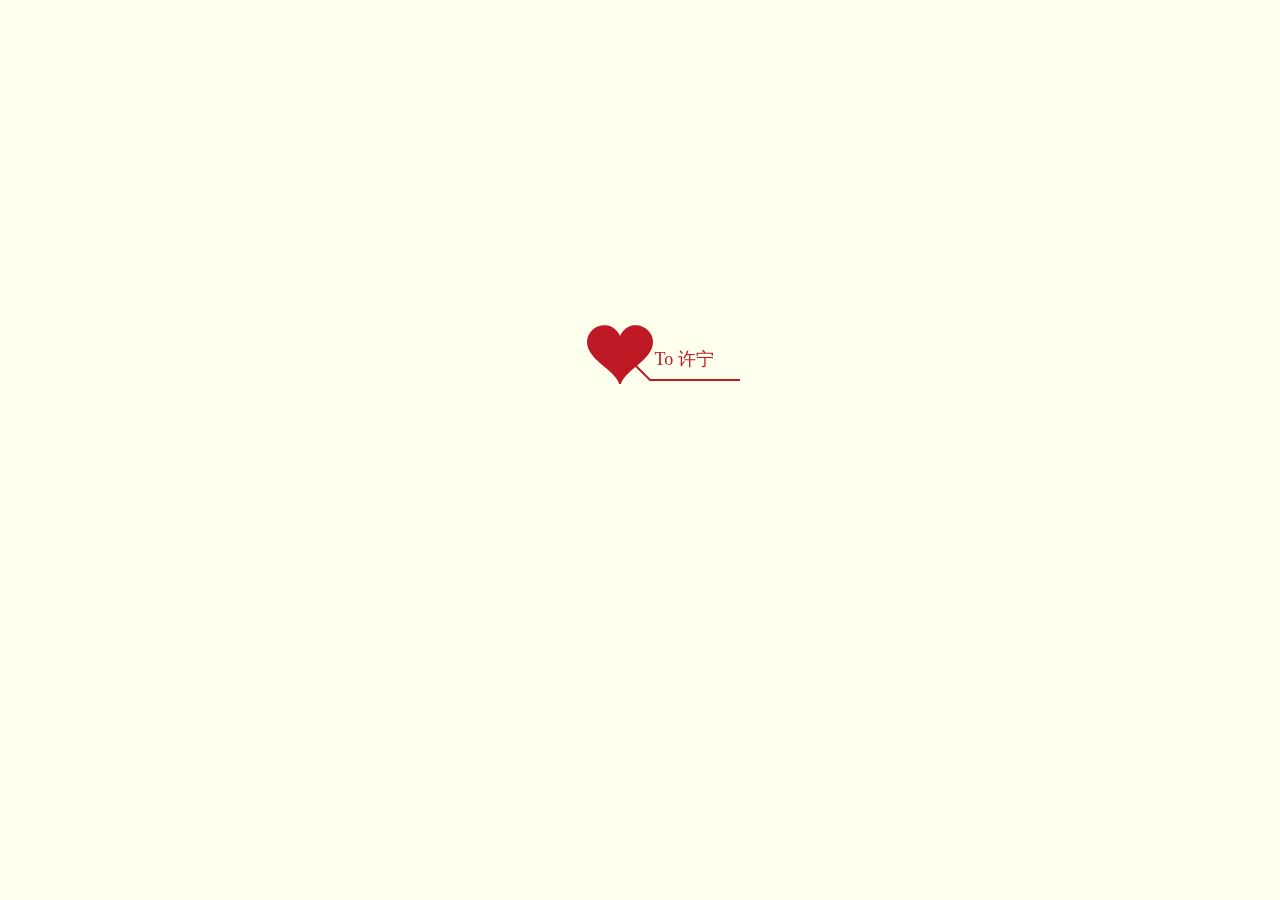
==== 123/index.html @ 9fa7d208 "fix: delete blog page" ====
﻿<!DOCTYPE html PUBLIC "-//W3C//DTD XHTML 1.0 Strict//EN" "http://www.w3.org/TR/xhtml1/DTD/xhtml1-strict.dtd">
<html xml:lang="en" xmlns="http://www.w3.org/1999/xhtml"><head><meta http-equiv="Content-Type" content="text/html; charset=UTF-8">
		<title>送你的一封信</title>	    
        <link type="text/css" rel="stylesheet" href="./file/default.css">
		<script type="text/javascript" src="./file/jquery.min.js"></script>
		<script type="text/javascript" src="./file/jscex.min.js"></script>
		<script type="text/javascript" src="./file/jscex-parser.js"></script>
		<script type="text/javascript" src="./file/jscex-jit.js"></script>
		<script type="text/javascript" src="./file/jscex-builderbase.min.js"></script>
		<script type="text/javascript" src="./file/jscex-async.min.js"></script>
		<script type="text/javascript" src="./file/jscex-async-powerpack.min.js"></script>
		<script type="text/javascript" src="./file/functions.js" charset="utf-8"></script>
		<script type="text/javascript" src="./file/love.js" charset="utf-8"></script>
	    <style type="text/css">
        </style>
</head>
    <body>
        <div id="main">
            <div id="error">本页面采用HTML5编辑，目前您的浏览器无法显示，请换成谷歌(<a href="http://www.google.cn/chrome/intl/zh-CN/landing_chrome.html?hl=zh-CN&brand=CHMI">Chrome</a>)或者火狐(<a href="http://firefox.com.cn/download/">Firefox</a>)浏览器，或者其他游览器的最新版本。</div>
            <audio autoplay="autoplay" height="100" width="100">
                <source src="renxi.mp3" type="audio/mp3" />
                <embed height="100" width="100" src="renxi.mp3" />
            </audio>
            <div id="wrap">
                <div id="text">
                    <div id="code"> <font color="#FF0000"> 
                      <span class="say">我喜欢你</span><br>
                      <span class="say">  5 月 28 号相识，</span><br>
                      <span class="say">  到现在已经 79 天的时间了</span><br>
                      <span class="say">  起初只是抱着试试看的想法，</span><br>
                      <span class="say">  后面和你聊天</span><br>
                      <span class="say">  越聊话题越多</span><br>
                      <span class="say">  慢慢的喜欢上了你</span><br>
                      <span class="say">  喜欢和你聊天</span><br>
                      <span class="say">  喜欢和你分享每一件事</span><br>
                      <span class="say">  现在距离是我们之间最大的问题</span><br>
                      <span class="say">  但是，我坚信，</span><br>
                      <span class="say">  过了这段时间，一切都会变好的。 </span><br>
                      <span class="say">  期待着我们可以在一起</span><br>
                      <span class="say">  我喜欢你，七夕快乐! </span><br>
                      <span class="say"><span class="space"></span>   -- 杨盼</span> </font>
                          <br />
                          <br />
                      </p>
                    </div>
                  </div>
                <div id="clock-box">
                    <span class="STYLE1"></span><font color="#33CC00">这是我们认识的</font>
                <div id="clock"></div>
              </div>
                <canvas id="canvas" width="1100" height="680"></canvas>
            </div>
            
        </div>
    
    <script>
    </script>

    <script>
    (function(){
        var canvas = $('#canvas');
		
        if (!canvas[0].getContext) {
            $("#error").show();
            return false;        }

        var width = canvas.width();
        var height = canvas.height();        
        canvas.attr("width", width);
        canvas.attr("height", height);
        var opts = {
            seed: {
                x: width / 2 - 20,
                color: "rgb(190, 26, 37)",
                scale: 2
            },
            branch: [
                [535, 680, 570, 250, 500, 200, 30, 100, [
                    [540, 500, 455, 417, 340, 400, 13, 100, [
                        [450, 435, 434, 430, 394, 395, 2, 40]
                    ]],
                    [550, 445, 600, 356, 680, 345, 12, 100, [
                        [578, 400, 648, 409, 661, 426, 3, 80]
                    ]],
                    [539, 281, 537, 248, 534, 217, 3, 40],
                    [546, 397, 413, 247, 328, 244, 9, 80, [
                        [427, 286, 383, 253, 371, 205, 2, 40],
                        [498, 345, 435, 315, 395, 330, 4, 60]
                    ]],
                    [546, 357, 608, 252, 678, 221, 6, 100, [
                        [590, 293, 646, 277, 648, 271, 2, 80]
                    ]]
                ]] 
            ],
            bloom: {
                num: 700,
                width: 1080,
                height: 650,
            },
            footer: {
                width: 1200,
                height: 5,
                speed: 10,
            }
        }

        var tree = new Tree(canvas[0], width, height, opts);
        var seed = tree.seed;
        var foot = tree.footer;
        var hold = 1;

        canvas.click(function(e) {
            var offset = canvas.offset(), x, y;
            x = e.pageX - offset.left;
            y = e.pageY - offset.top;
            if (seed.hover(x, y)) {
                hold = 0; 
                canvas.unbind("click");
                canvas.unbind("mousemove");
                canvas.removeClass('hand');
            }
        }).mousemove(function(e){
            var offset = canvas.offset(), x, y;
            x = e.pageX - offset.left;
            y = e.pageY - offset.top;
            canvas.toggleClass('hand', seed.hover(x, y));
        });

        var seedAnimate = eval(Jscex.compile("async", function () {
            seed.draw();
            while (hold) {
                $await(Jscex.Async.sleep(10));
            }
            while (seed.canScale()) {
                seed.scale(0.95);
                $await(Jscex.Async.sleep(10));
            }
            while (seed.canMove()) {
                seed.move(0, 2);
                foot.draw();
                $await(Jscex.Async.sleep(10));
            }
        }));

        var growAnimate = eval(Jscex.compile("async", function () {
            do {
    	        tree.grow();
                $await(Jscex.Async.sleep(10));
            } while (tree.canGrow());
        }));

        var flowAnimate = eval(Jscex.compile("async", function () {
            do {
    	        tree.flower(2);
                $await(Jscex.Async.sleep(10));
            } while (tree.canFlower());
        }));

        var moveAnimate = eval(Jscex.compile("async", function () {
            tree.snapshot("p1", 240, 0, 610, 680);
            while (tree.move("p1", 500, 0)) {
                foot.draw();
                $await(Jscex.Async.sleep(10));
            }
            foot.draw();
            tree.snapshot("p2", 500, 0, 610, 680);

            // 会有闪烁不得意这样做, (＞﹏＜)
            canvas.parent().css("background", "url(" + tree.toDataURL('image/png') + ")");
            canvas.css("background", "#ffe");
            $await(Jscex.Async.sleep(300));
            canvas.css("background", "none");
        }));

        var jumpAnimate = eval(Jscex.compile("async", function () {
            var ctx = tree.ctx;
            while (true) {
                tree.ctx.clearRect(0, 0, width, height);
                tree.jump();
                foot.draw();
                $await(Jscex.Async.sleep(25));
            }
        }));

        var textAnimate = eval(Jscex.compile("async", function () {
		    var together = new Date();
		    together.setFullYear(2021, 04, 27); 			//时间年月日
		    together.setHours(9);						    //小时
		    together.setMinutes(20);					   //分钟
		    together.setSeconds(0);					       //秒前一位
		    together.setMilliseconds(2);				   //秒第二位

		    $("#code").show().typewriter();
            $("#clock-box").fadeIn(500);
            while (true) {
                timeElapse(together);
                $await(Jscex.Async.sleep(1000));
            }
        }));

        var runAsync = eval(Jscex.compile("async", function () {
            $await(seedAnimate());
            $await(growAnimate());
            $await(flowAnimate());
            $await(moveAnimate());

            textAnimate().start();
            $await(jumpAnimate());
        }));

        runAsync().start();
    })();
    </script></body></html>
---- 123/file/default.css ----
body{margin:0;padding:0;background:#ffe;font-size:14px;font-family:'微软雅黑','宋体',sans-serif;color:#231F20;overflow:auto}
a {color:#000;font-size:14px;}
#main{width:100%;}
#wrap{position:relative;margin:0 auto;width:1100px;height:680px;margin-top:10px;}
#text{width:272px;
height:560px;
left:188px;
top:80px;position:absolute;
}
#code{display:none;font-size:16px;}
#clock-box {position:absolute;left:60px;top:550px;font-size:28px;display:none;}
#clock-box a {font-size:28px;text-decoration:none;}
#clock{margin-left:48px;}
#clock .digit {font-size:64px;}
#canvas{margin:0 auto;width:1100px;height:680px;}
#error{margin:0 auto;text-align:center;margin-top:60px;display:none;}
.hand{cursor:pointer;}
.say{margin-left:5px;}
.space{margin-right:150px;}
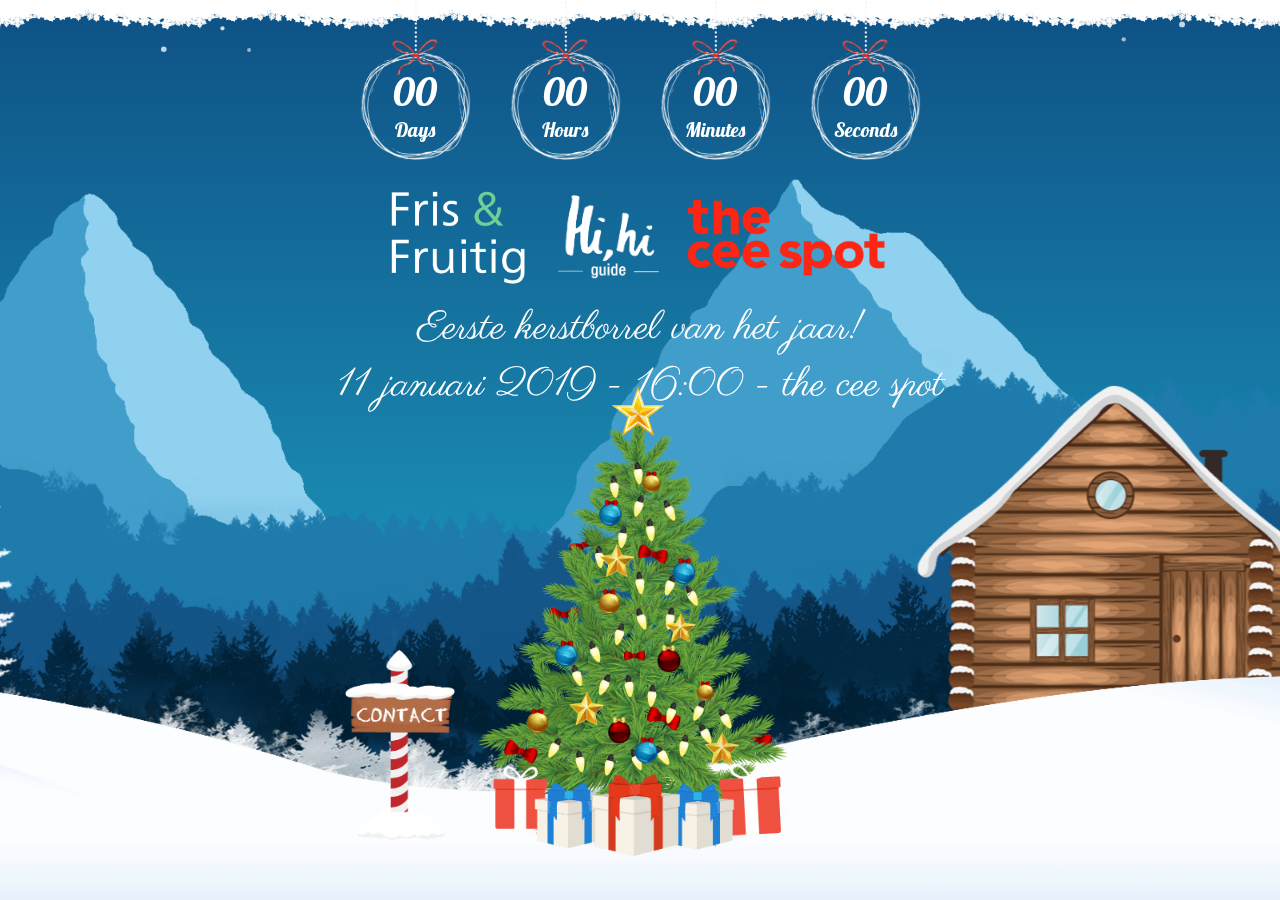
==== commit 9d3f63f3: "fix: change text" ====
--- a/123/index.html
+++ b/123/index.html
@@ -1,213 +1,81 @@
-﻿<!DOCTYPE html PUBLIC "-//W3C//DTD XHTML 1.0 Strict//EN" "http://www.w3.org/TR/xhtml1/DTD/xhtml1-strict.dtd">
-<html xml:lang="en" xmlns="http://www.w3.org/1999/xhtml"><head><meta http-equiv="Content-Type" content="text/html; charset=UTF-8">
-		<title>送你的一封信</title>	    
-        <link type="text/css" rel="stylesheet" href="./file/default.css">
-		<script type="text/javascript" src="./file/jquery.min.js"></script>
-		<script type="text/javascript" src="./file/jscex.min.js"></script>
-		<script type="text/javascript" src="./file/jscex-parser.js"></script>
-		<script type="text/javascript" src="./file/jscex-jit.js"></script>
-		<script type="text/javascript" src="./file/jscex-builderbase.min.js"></script>
-		<script type="text/javascript" src="./file/jscex-async.min.js"></script>
-		<script type="text/javascript" src="./file/jscex-async-powerpack.min.js"></script>
-		<script type="text/javascript" src="./file/functions.js" charset="utf-8"></script>
-		<script type="text/javascript" src="./file/love.js" charset="utf-8"></script>
-	    <style type="text/css">
-        </style>
-</head>
-    <body>
-        <div id="main">
-            <div id="error">本页面采用HTML5编辑，目前您的浏览器无法显示，请换成谷歌(<a href="http://www.google.cn/chrome/intl/zh-CN/landing_chrome.html?hl=zh-CN&brand=CHMI">Chrome</a>)或者火狐(<a href="http://firefox.com.cn/download/">Firefox</a>)浏览器，或者其他游览器的最新版本。</div>
-            <audio autoplay="autoplay" height="100" width="100">
-                <source src="renxi.mp3" type="audio/mp3" />
-                <embed height="100" width="100" src="renxi.mp3" />
-            </audio>
-            <div id="wrap">
-                <div id="text">
-                    <div id="code"> <font color="#FF0000"> 
-                      <span class="say">我喜欢你</span><br>
-                      <span class="say">  5 月 28 号相识，</span><br>
-                      <span class="say">  到现在已经 79 天的时间了</span><br>
-                      <span class="say">  起初只是抱着试试看的想法，</span><br>
-                      <span class="say">  后面和你聊天</span><br>
-                      <span class="say">  越聊话题越多</span><br>
-                      <span class="say">  慢慢的喜欢上了你</span><br>
-                      <span class="say">  喜欢和你聊天</span><br>
-                      <span class="say">  喜欢和你分享每一件事</span><br>
-                      <span class="say">  现在距离是我们之间最大的问题</span><br>
-                      <span class="say">  但是，我坚信，</span><br>
-                      <span class="say">  过了这段时间，一切都会变好的。 </span><br>
-                      <span class="say">  期待着我们可以在一起</span><br>
-                      <span class="say">  我喜欢你，七夕快乐! </span><br>
-                      <span class="say"><span class="space"></span>   -- 杨盼</span> </font>
-                          <br />
-                          <br />
-                      </p>
-                    </div>
-                  </div>
-                <div id="clock-box">
-                    <span class="STYLE1"></span><font color="#33CC00">这是我们认识的</font>
-                <div id="clock"></div>
-              </div>
-                <canvas id="canvas" width="1100" height="680"></canvas>
-            </div>
-            
-        </div>
-    
+<!DOCTYPE html>
+<html>
+  <head>
+    <meta charset="utf-8" />
+    <title>圣诞快乐！</title>
+
+    <!-- Behavioral Meta Data -->
+    <link rel="icon" href="favicon.ico" type="image/ico" sizes="32x32" />
+    <meta
+      name="viewport"
+      content="width=device-width, initial-scale=1, maximum-scale=1, user-scalable=no"
+    />
+    <meta name="description" content="De eerste kerstborrel van het jaar" />
+    <meta name="keywords" content="Christmas, Countdown, Tree, Snow" />
+    <meta name="author" content="AwesomeC" />
+
+    <!-- Styles -->
+    <link rel="stylesheet" type="text/css" href="bootstrap/css/bootstrap.css" />
+    <link rel="stylesheet" type="text/css" href="css/style.css" />
+    <link rel="stylesheet" type="text/css" href="css/media-query.css" />
+
+    <!-- Fonts -->
+    <link
+      href="https://fonts.googleapis.com/css?family=Lobster%7CParisienne%7CRaleway:200,300"
+      rel="stylesheet"
+    />
+  </head>
+  <body>
+    <div id="loader"></div>
+    <!-- Parallax Container -->
+    <div id="container" class="parallax-container snow">
+      <ul id="christmas_scene" class="christmas-scene">
+        <li class="layer" data-depth="0.80"><div class="layer-5 layer-photo photo-zoom"></div></li>
+        <li class="layer" data-depth="0.60"><div class="layer-4 layer-photo photo-zoom"></div></li>
+        <li class="layer" data-depth="0.40"><div class="layer-3 layer-photo photo-zoom"></div></li>
+        <li class="layer" data-depth="0.20"><div class="layer-2 layer-photo photo-zoom"></div></li>
+        <li class="layer" data-depth="0.00"><div class="layer-1 layer-photo"></div></li>
+      </ul>
+      <!-- Countdown Container -->
+      <div id="countdown_container"></div>
+
+      <!-- Fris & Fruitig logo -->
+      <div id="logos">
+        <a href="https://www.frisenfruitig.nl"> <img src="images/frisenfruitig.png" /> </a>
+        <a href="https://www.hihiguide.com"> <img src="images/hihiguide.png" /> </a>
+        <a href="https://www.theceespot.nl"> <img src="images/theceespot.png" /> </a>
+      </div>
+
+      <!-- Merry Christmas Text -> You can replace with anything you like! -->
+      <div class="merry-christmas-text">
+        Eerste kerstborrel van het jaar! <br />
+        11 januari 2019 - 16:00 - the cee spot
+      </div>
+
+      <!-- Contact Pole Image -> From here the E-mail modal is triggered -->
+      <a id="mail_pole" href="https://frisenfruitig.nl/contact">
+        <img src="images/pole.png" class="img-responsive" alt="mail-pole" />
+      </a>
+      <!-- Christmas Tree -->
+      <img src="images/christmas-tree.png" alt="christmas-tree" id="christmas_tree" />
+    </div>
+
+    <!-- Scripts -->
+    <script src="js/jquery-3.1.1.min.js"></script>
+    <script src="bootstrap/js/bootstrap.min.js"></script>
+    <script src="js/jquery.countdown.js"></script>
+    <script src="js/jquery.parallax.js"></script>
+    <script src="js/moment.min.js"></script>
+    <script src="js/moment-timezone-with-data.min.js"></script>
+    <script src="js/snow.js"></script>
+    <script src="js/main.js"></script>
     <script>
+      // Parallax Init
+      $("#christmas_scene").parallax({
+        scalarX: 5,
+        scalarY: 15,
+        invertY: false
+      });
     </script>
-
-    <script>
-    (function(){
-        var canvas = $('#canvas');
-		
-        if (!canvas[0].getContext) {
-            $("#error").show();
-            return false;        }
-
-        var width = canvas.width();
-        var height = canvas.height();        
-        canvas.attr("width", width);
-        canvas.attr("height", height);
-        var opts = {
-            seed: {
-                x: width / 2 - 20,
-                color: "rgb(190, 26, 37)",
-                scale: 2
-            },
-            branch: [
-                [535, 680, 570, 250, 500, 200, 30, 100, [
-                    [540, 500, 455, 417, 340, 400, 13, 100, [
-                        [450, 435, 434, 430, 394, 395, 2, 40]
-                    ]],
-                    [550, 445, 600, 356, 680, 345, 12, 100, [
-                        [578, 400, 648, 409, 661, 426, 3, 80]
-                    ]],
-                    [539, 281, 537, 248, 534, 217, 3, 40],
-                    [546, 397, 413, 247, 328, 244, 9, 80, [
-                        [427, 286, 383, 253, 371, 205, 2, 40],
-                        [498, 345, 435, 315, 395, 330, 4, 60]
-                    ]],
-                    [546, 357, 608, 252, 678, 221, 6, 100, [
-                        [590, 293, 646, 277, 648, 271, 2, 80]
-                    ]]
-                ]] 
-            ],
-            bloom: {
-                num: 700,
-                width: 1080,
-                height: 650,
-            },
-            footer: {
-                width: 1200,
-                height: 5,
-                speed: 10,
-            }
-        }
-
-        var tree = new Tree(canvas[0], width, height, opts);
-        var seed = tree.seed;
-        var foot = tree.footer;
-        var hold = 1;
-
-        canvas.click(function(e) {
-            var offset = canvas.offset(), x, y;
-            x = e.pageX - offset.left;
-            y = e.pageY - offset.top;
-            if (seed.hover(x, y)) {
-                hold = 0; 
-                canvas.unbind("click");
-                canvas.unbind("mousemove");
-                canvas.removeClass('hand');
-            }
-        }).mousemove(function(e){
-            var offset = canvas.offset(), x, y;
-            x = e.pageX - offset.left;
-            y = e.pageY - offset.top;
-            canvas.toggleClass('hand', seed.hover(x, y));
-        });
-
-        var seedAnimate = eval(Jscex.compile("async", function () {
-            seed.draw();
-            while (hold) {
-                $await(Jscex.Async.sleep(10));
-            }
-            while (seed.canScale()) {
-                seed.scale(0.95);
-                $await(Jscex.Async.sleep(10));
-            }
-            while (seed.canMove()) {
-                seed.move(0, 2);
-                foot.draw();
-                $await(Jscex.Async.sleep(10));
-            }
-        }));
-
-        var growAnimate = eval(Jscex.compile("async", function () {
-            do {
-    	        tree.grow();
-                $await(Jscex.Async.sleep(10));
-            } while (tree.canGrow());
-        }));
-
-        var flowAnimate = eval(Jscex.compile("async", function () {
-            do {
-    	        tree.flower(2);
-                $await(Jscex.Async.sleep(10));
-            } while (tree.canFlower());
-        }));
-
-        var moveAnimate = eval(Jscex.compile("async", function () {
-            tree.snapshot("p1", 240, 0, 610, 680);
-            while (tree.move("p1", 500, 0)) {
-                foot.draw();
-                $await(Jscex.Async.sleep(10));
-            }
-            foot.draw();
-            tree.snapshot("p2", 500, 0, 610, 680);
-
-            // 会有闪烁不得意这样做, (＞﹏＜)
-            canvas.parent().css("background", "url(" + tree.toDataURL('image/png') + ")");
-            canvas.css("background", "#ffe");
-            $await(Jscex.Async.sleep(300));
-            canvas.css("background", "none");
-        }));
-
-        var jumpAnimate = eval(Jscex.compile("async", function () {
-            var ctx = tree.ctx;
-            while (true) {
-                tree.ctx.clearRect(0, 0, width, height);
-                tree.jump();
-                foot.draw();
-                $await(Jscex.Async.sleep(25));
-            }
-        }));
-
-        var textAnimate = eval(Jscex.compile("async", function () {
-		    var together = new Date();
-		    together.setFullYear(2021, 04, 27); 			//时间年月日
-		    together.setHours(9);						    //小时
-		    together.setMinutes(20);					   //分钟
-		    together.setSeconds(0);					       //秒前一位
-		    together.setMilliseconds(2);				   //秒第二位
-
-		    $("#code").show().typewriter();
-            $("#clock-box").fadeIn(500);
-            while (true) {
-                timeElapse(together);
-                $await(Jscex.Async.sleep(1000));
-            }
-        }));
-
-        var runAsync = eval(Jscex.compile("async", function () {
-            $await(seedAnimate());
-            $await(growAnimate());
-            $await(flowAnimate());
-            $await(moveAnimate());
-
-            textAnimate().start();
-            $await(jumpAnimate());
-        }));
-
-        runAsync().start();
-    })();
-    </script></body></html>
+  </body>
+</html>
--- a/123/css/style.css
+++ b/123/css/style.css
@@ -0,0 +1,373 @@
+/*------------------------------------------------------------------
+Project:    Christmas Landing Page
+
+[Table of contents]
+
+1. GENERAL CLASSES
+2. LOADER
+3. PARALLAX CONTAINER
+4. PARALLAX PHOTOS
+5. CHRISTMAS TREE
+6. E-MAIL POLE
+7. COUNTDOWN CONTAINER
+8. MERRY CHRISTMAS TEXT
+9. HAPPY NEW YEAR PHOTO
+10. E-MAIL FORM
+11. SOCIAL ICONS
+-------------------------------------------------------------------*/
+
+/* 1. GENERAL CLASSES */
+body {
+  padding: 0;
+  margin: 0;
+  font-family: "Lobster", cursive;
+  font-size: 30px;
+  color: #fff;
+}
+.padding-none {
+  padding-left: 0;
+  padding-right: 0;
+}
+.padding-half {
+  padding-left: 7px;
+  padding-right: 7px;
+}
+.text-small {
+  font-size: 20px;
+}
+.text-large {
+  font-size: 60px;
+}
+.left {
+  float: left;
+}
+.right {
+  float: right;
+}
+div[class*="col-"] {
+  position: relative;
+}
+form input {
+  border-left: 0;
+  border-right: 0;
+  border-top: 0;
+  border-bottom: 2px solid #ef5241;
+  border-bottom-left-radius: 5px;
+  -moz-border-radius-bottomleft: 5px;
+  -webkit-border-bottom-left-radius: 5px;
+  border-bottom-right-radius: 5px;
+  -moz-border-radius-bottomright: 5px;
+  -webkit-border-bottom-right-radius: 5px;
+  min-width: 150px;
+}
+form textarea {
+  border-left: 0;
+  border-right: 0;
+  border-top: 0;
+  border-bottom: 2px solid #ef5241;
+  border-bottom-left-radius: 5px;
+  -moz-border-radius-bottomleft: 5px;
+  -webkit-border-bottom-left-radius: 5px;
+  border-bottom-right-radius: 5px;
+  -moz-border-radius-bottomright: 5px;
+  -webkit-border-bottom-right-radius: 5px;
+  min-width: 350px;
+}
+form input::-webkit-input-placeholder,
+form textarea::-webkit-input-placeholder {
+  color: #ef5241;
+}
+form input:-moz-placeholder,
+form textarea:-moz-placeholder {
+  color: #ef5241;
+}
+form input::-moz-placeholder,
+form textarea::-moz-placeholder {
+  color: #ef5241;
+}
+form input:-ms-input-placeholder,
+form textarea:-ms-input-placeholder {
+  color: #ef5241;
+}
+/* END GENERAL CLASSES */
+
+/* 2. LOADER */
+#loader {
+  background: -webkit-linear-gradient(
+    top,
+    rgb(14, 81, 133) 0%,
+    rgb(26, 139, 178) 60%,
+    rgb(33, 159, 193) 100%
+  );
+  background: -o-linear-gradient(
+    top,
+    rgb(14, 81, 133) 0%,
+    rgb(26, 139, 178) 60%,
+    rgb(33, 159, 193) 100%
+  );
+  background: -ms-linear-gradient(
+    top,
+    rgb(14, 81, 133) 0%,
+    rgb(26, 139, 178) 60%,
+    rgb(33, 159, 193) 100%
+  );
+  background: -moz-linear-gradient(
+    top,
+    rgb(14, 81, 133) 0%,
+    rgb(26, 139, 178) 60%,
+    rgb(33, 159, 193) 100%
+  );
+  background: linear-gradient(
+    to bottom,
+    rgb(14, 81, 133) 0%,
+    rgb(26, 139, 178) 60%,
+    rgb(33, 159, 193) 100%
+  );
+  position: fixed;
+  overflow: hidden;
+  left: 0;
+  top: 0;
+  width: 100%;
+  height: 100%;
+  z-index: 99;
+}
+#loader::after {
+  content: "";
+  background: url("../images/intro.png");
+  background-repeat: no-repeat;
+  background-size: contain;
+  width: 70px;
+  height: 70px;
+  position: absolute;
+  margin-left: -35px;
+  top: 40%;
+  left: 50%;
+  transform: translate(-50%, -50%);
+  -webkit-animation: snowflake-rotate 2s linear infinite;
+  -moz-animation: snowflake-rotate 2s linear infinite;
+  -o-animation: snowflake-rotate 2s linear infinite;
+  animation: snowflake-rotate 2s linear infinite;
+}
+@-webkit-keyframes snowflake-rotate {
+  0% {
+    -webkit-transform: rotate(0deg);
+    transform: rotate(0deg);
+  }
+  100% {
+    -webkit-transform: rotate(180deg);
+    transform: rotate(180deg);
+  }
+}
+@-moz-keyframes snowflake-rotate {
+  0% {
+    -webkit-transform: rotate(0deg);
+    transform: rotate(0deg);
+  }
+  100% {
+    -webkit-transform: rotate(180deg);
+    transform: rotate(180deg);
+  }
+}
+@-o-keyframes snowflake-rotate {
+  0% {
+    -webkit-transform: rotate(0deg);
+    transform: rotate(0deg);
+  }
+  100% {
+    -webkit-transform: rotate(180deg);
+    transform: rotate(180deg);
+  }
+}
+@keyframes snowflake-rotate {
+  0% {
+    -webkit-transform: rotate(0deg);
+    transform: rotate(0deg);
+  }
+  100% {
+    -webkit-transform: rotate(180deg);
+    transform: rotate(180deg);
+  }
+}
+/* END LOADER */
+
+/* 3. PARALLAX CONTAINER */
+#container.parallax-container {
+  position: relative;
+  max-width: 2560px;
+  margin: 0 auto;
+  overflow: hidden;
+  background: -webkit-linear-gradient(
+    top,
+    rgb(14, 81, 133) 0%,
+    rgb(26, 139, 178) 60%,
+    rgb(33, 159, 193) 100%
+  );
+  background: -o-linear-gradient(
+    top,
+    rgb(14, 81, 133) 0%,
+    rgb(26, 139, 178) 60%,
+    rgb(33, 159, 193) 100%
+  );
+  background: -ms-linear-gradient(
+    top,
+    rgb(14, 81, 133) 0%,
+    rgb(26, 139, 178) 60%,
+    rgb(33, 159, 193) 100%
+  );
+  background: -moz-linear-gradient(
+    top,
+    rgb(14, 81, 133) 0%,
+    rgb(26, 139, 178) 60%,
+    rgb(33, 159, 193) 100%
+  );
+  background: linear-gradient(
+    to bottom,
+    rgb(14, 81, 133) 0%,
+    rgb(26, 139, 178) 60%,
+    rgb(33, 159, 193) 100%
+  );
+}
+#container .christmas-scene {
+  padding: 0;
+  margin: 0;
+}
+#container .christmas-scene::before {
+  content: "";
+  background: url("../images/top-snow-pattern.png");
+  background-repeat: repeat-x;
+  width: 100%;
+  height: 35px;
+  position: absolute;
+  z-index: 10;
+  left: 0;
+  top: 0;
+}
+/* END PARALLAX CONTAINER */
+
+/* 4. PARALLAX PHOTOS */
+#christmas_scene .layer {
+  width: 100%;
+}
+#christmas_scene .layer-photo {
+  background-position: bottom center;
+  background-size: cover;
+  background-repeat: no-repeat;
+  width: 100%;
+  height: 900px;
+}
+#christmas_scene .layer-photo.photo-zoom {
+  transform: scale(1.05);
+}
+#christmas_scene .layer-1 {
+  background-image: url("../images/parallax/layer1.png");
+  background-position: 40% bottom;
+}
+#christmas_scene .layer-2 {
+  background-image: url("../images/parallax/layer2.png");
+  background-position: center bottom;
+}
+#christmas_scene .layer-3 {
+  background-image: url("../images/parallax/layer3.png");
+  background-position: center bottom;
+}
+#christmas_scene .layer-4 {
+  background-image: url("../images/parallax/layer4.png");
+  background-position: center bottom;
+}
+#christmas_scene .layer-5 {
+  background-image: url("../images/parallax/layer5.png");
+  background-position: center bottom;
+}
+/* END PARALLAX PHOTOS */
+
+/* 5. CHRISTMAS TREE */
+#container #christmas_tree {
+  position: absolute;
+  bottom: 35px;
+  left: 50%;
+}
+/* END CHRISTMAS TREE */
+
+/* 6. E-MAIL POLE */
+#container #mail_pole {
+  position: absolute;
+  margin-left: -250px;
+  left: 50%;
+  bottom: 50px;
+  z-index: 10;
+  cursor: pointer;
+}
+#container #mail_pole img {
+  width: 100px;
+}
+/* END E-MAIL POLE */
+
+/* 7. COUNTDOWN CONTAINER */
+#container #countdown_container {
+  width: 600px;
+  position: absolute;
+  margin-left: -300px;
+  left: 50%;
+  top: 0;
+  text-align: center;
+  font-size: 40px;
+  color: #fff;
+}
+#container #countdown_container .countdown-globe {
+  height: 200px;
+  text-align: center;
+  padding-top: 65px;
+  line-height: 1.3;
+  z-index: 2;
+}
+#container #countdown_container .countdown-globe div {
+  font-size: 20px;
+}
+#container #countdown_container .countdown-globe::after {
+  content: "";
+  background: url("../images/countdown-globe.png");
+  background-repeat: no-repeat;
+  background-size: contain;
+  width: 100%;
+  height: 100%;
+  position: absolute;
+  left: 50%;
+  margin-left: -55px;
+  top: -40px;
+  z-index: -1;
+}
+/* END COUNTDOWN CONTAINER */
+
+#logos {
+  display: flex;
+  justify-content: space-between;
+  width: 500px;
+  position: absolute;
+  top: 190px;
+  left: 50%;
+  margin-left: -250px;
+  z-index: 99;
+}
+#logos img {
+  max-width: 400px;
+  max-height: 95px;
+}
+
+/* 8. MERRY CHRISTMAS TEXT */
+#container .merry-christmas-text {
+  font-family: "Parisienne", cursive;
+  position: absolute;
+  top: 300px;
+  width: 100%;
+  text-align: center;
+  font-size: 40px;
+  color: #fff;
+}
+/* END MERRY CHRISTMAS TEXT */
+
+#facebook-link {
+  position: absolute;
+  z-index: 10;
+  right: 10px;
+  bottom: 10px;
+}
--- a/123/css/media-query.css
+++ b/123/css/media-query.css
@@ -0,0 +1,201 @@
+/*------------------------------------------------------------------
+Project:    Christmas Landing Page
+
+[Table of contents]
+
+MEDIA QUERIES
+-------------------------------------------------------------------*/
+
+/* MEDIA QUERIES */
+@media ( max-width: 1024px) {
+	#christmas_scene .layer-1 {
+		background-image: url("../images/parallax-mobile/layer1.png");
+		background-position: 36% bottom;
+	}
+	#christmas_scene .layer-2 {
+		background-image: url("../images/parallax-mobile/layer2.png");
+		background-position: center bottom;
+	}
+	#christmas_scene .layer-3 {
+		background-image: url("../images/parallax-mobile/layer3.png");
+		background-position: center bottom;
+	}
+	#christmas_scene .layer-4 {
+		background-image: url("../images/parallax-mobile/layer4.png");
+		background-position: center bottom;
+	}
+	#christmas_scene .layer-5 {
+		background-image: url("../images/parallax-mobile/layer5.png");
+		background-position: center bottom;
+	}
+}
+
+@media ( max-height: 768px ) {
+	#christmas_scene .layer-1 {
+		background-image: url("../images/parallax-mobile/layer1.png");
+		background-position: 36% bottom;
+	}
+	#christmas_scene .layer-2 {
+		background-image: url("../images/parallax-mobile/layer2.png");
+		background-position: center bottom;
+	}
+	#christmas_scene .layer-3 {
+		background-image: url("../images/parallax-mobile/layer3.png");
+		background-position: center bottom;
+	}
+	#christmas_scene .layer-4 {
+		background-image: url("../images/parallax-mobile/layer4.png");
+		background-position: center bottom;
+	}
+	#christmas_scene .layer-5 {
+		background-image: url("../images/parallax-mobile/layer5.png");
+		background-position: center bottom;
+	}
+}
+
+@media (max-width: 1024px) and (orientation:portrait){
+	#container #mail_pole{
+		margin-left:-190px;
+	}
+}
+@media (max-width:565px) and (orientation: portrait){
+	#container #countdown_container{
+		width: 100%;
+		margin-left:0;
+		left:unset;
+		font-size:30px;
+		text-align: center;
+	}
+	#container #countdown_container .countdown-globe::after{
+		display: none;
+	}
+	#container #countdown_container .countdown-globe{
+		padding-top:45px;
+		padding-left:0;
+		padding-right:0;
+	}
+	#container .merry-christmas-text{
+		top: 0px;
+		font-size: 30px;
+	}
+	#logos {
+		width: 200px;
+		height: 47px;
+		top: 120px;
+		margin-left: -100px;
+	}
+	#logos img {
+		width: 200px;
+		height: 47px;
+	}
+	#container #christmas_tree{
+		bottom:15px;
+	}
+	form textarea{
+		min-width: unset;
+	}
+}
+
+@media (max-width: 420px) and (orientation:portrait){
+	#container #countdown_container .countdown-globe{
+		padding-top:30px;
+	}
+	#container .merry-christmas-text{
+		font-size:30px;
+	}
+	#container #mail_pole {
+		margin-left: -160px;
+	}
+}
+@media (max-height:768px) and (orientation:landscape){
+	#container #countdown_container{
+		font-size:30px;
+	}
+	#container #countdown_container .countdown-globe{
+		height:180px;
+		padding-top:55px;
+	}
+	#container #countdown_container .countdown-globe::after{
+		margin-left:-50px;
+	}
+	#container .merry-christmas-text{
+		top: 225px;
+		font-size:30px;
+	}
+	#logos {
+		width: 200px;
+		height: 47px;
+		top: 150px;
+		margin-left: -100px;
+	}
+	#logos img {
+		width: 200px;
+		height: 47px;
+	}
+}
+@media(max-height: 600px) and (orientation:landscape){
+	#container #countdown_container{
+		font-size:20px;
+	}
+	#container #countdown_container .countdown-globe{
+		height:165px;
+		padding-top:55px;
+	}
+	#container #countdown_container .countdown-globe::after{
+		margin-left:-46px;
+	}
+	#container .merry-christmas-text{
+		top: 195px;
+		font-size: 30px;
+	}
+	#logos {
+		width: 200px;
+		height: 47px;
+		top: 140px;
+		margin-left: -100px;
+	}
+	#logos img {
+		width: 200px;
+		height: 47px;
+	}
+}
+@media (max-height:400px) and (orientation:landscape){
+	#container #countdown_container{
+		width: 300px;
+		margin-left:0;
+		left:unset;
+		font-size:30px;
+		text-align: center;
+	}
+	#container #countdown_container .countdown-globe::after{
+		display: none;
+	}
+	#container #countdown_container .countdown-globe{
+		padding-top:25px;
+		padding-left:0;
+		padding-right:0;
+	}
+	#container #christmas_tree{
+		bottom:10px;
+	}
+	#container #mail_pole{
+		bottom:10px;
+	}
+	#container .merry-christmas-text{
+		font-size: 30px;
+		padding-right: 10px;
+		text-align: right;
+		top: 25px;
+	}
+	#logos {
+		top: 25%;
+		width: 200px;
+		height: 47px;
+		margin-left:-100px;
+	}
+	#logos img {
+		width: 200px;
+		height: 47px;
+	}
+}
+/* END MEDIA QUERIES */